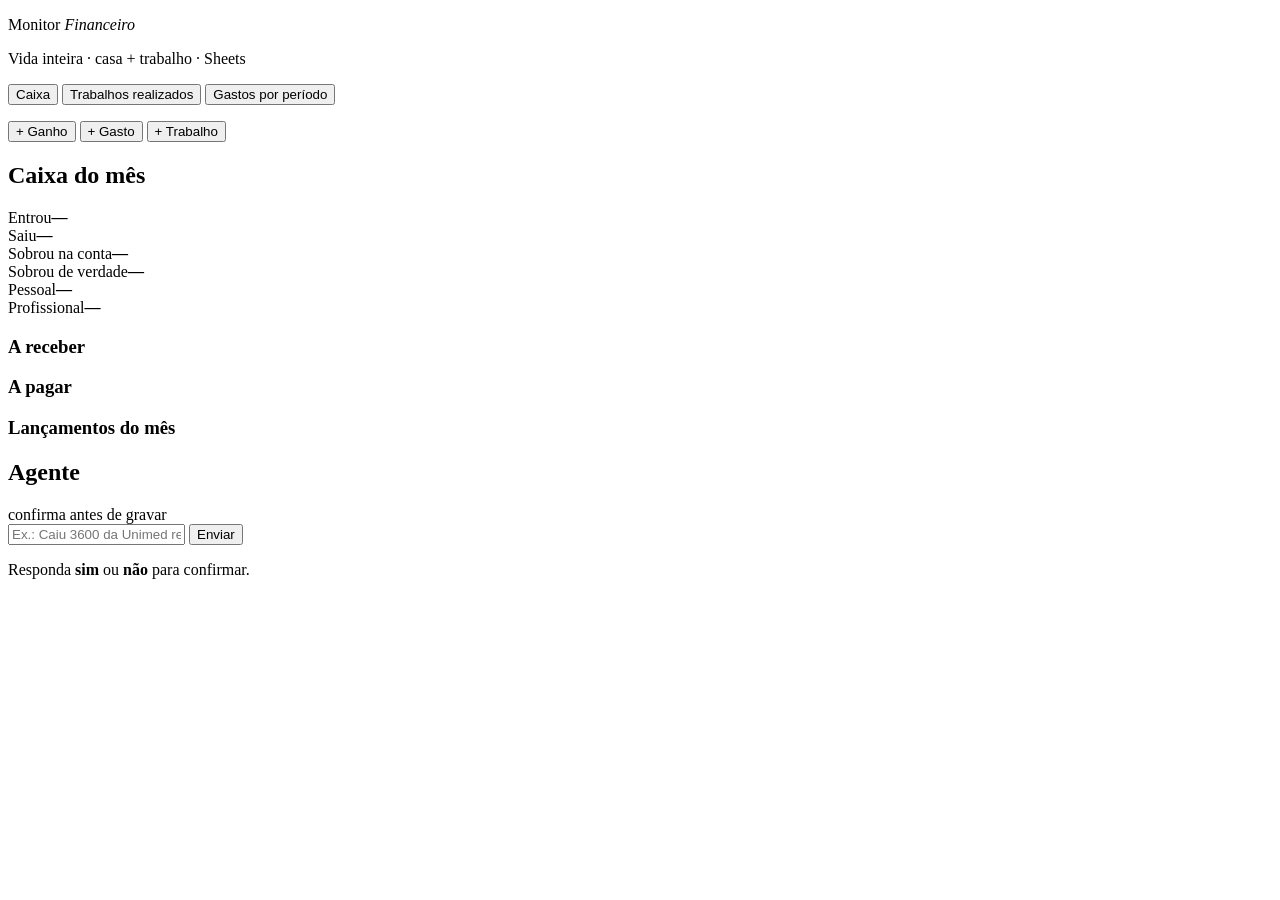
==== gas/Index.html @ 344183a7 "Serve Monitor UI from Apps Script to avoid CORS login Co-authored-by: Cursor <cursoragent@cursor.com" ====
<!DOCTYPE html>
<html lang="pt-BR">
<head>
  <meta charset="UTF-8" />
  <meta name="viewport" content="width=device-width, initial-scale=1" />
  <base target="_top" />
  <title>Monitor Financeiro</title>
  <link rel="preconnect" href="https://fonts.googleapis.com" />
  <link rel="preconnect" href="https://fonts.gstatic.com" crossorigin />
  <link href="https://fonts.googleapis.com/css2?family=Fraunces:opsz,wght@9..144,500;9..144,700&family=Manrope:wght@400;600;700&display=swap" rel="stylesheet" />
  <style><?!= include('Styles'); ?></style>
</head>
<body>
  <div id="setup-overlay" class="setup-overlay" hidden></div>

  <div id="modal-overlay" class="modal-overlay" hidden>
    <div class="modal-card">
      <h2 id="modal-title">Novo registro</h2>
      <form id="modal-form">
        <input type="hidden" id="f-kind" />
        <div class="form-grid">
          <div class="field">
            <label for="f-valor">Valor (R$)</label>
            <input id="f-valor" type="number" min="0" step="0.01" required />
          </div>
          <div class="field">
            <label for="f-data">Data</label>
            <input id="f-data" type="date" required />
          </div>
          <div class="field" id="wrap-lente">
            <label for="f-lente">Lente</label>
            <select id="f-lente">
              <option value="pessoal">Pessoal</option>
              <option value="profissional">Profissional</option>
              <option value="misto">Misto</option>
            </select>
          </div>
          <div class="field" id="wrap-categoria">
            <label for="f-categoria">Categoria</label>
            <input id="f-categoria" type="text" placeholder="ex.: moradia, plantao" />
          </div>
          <div class="field" id="wrap-tipo" hidden>
            <label for="f-tipo">Tipo de trabalho</label>
            <select id="f-tipo">
              <option value="plantao">Plantão</option>
              <option value="consulta">Consulta</option>
              <option value="procedimento">Procedimento</option>
              <option value="outro">Outro</option>
            </select>
          </div>
          <div class="field" id="wrap-pagador">
            <label for="f-pagador">Pagador / local</label>
            <input id="f-pagador" type="text" placeholder="Unimed, Hospital…" />
          </div>
          <div class="field" id="wrap-status">
            <label for="f-status">Status</label>
            <select id="f-status">
              <option value="realizado">Realizado</option>
              <option value="previsto">Previsto</option>
            </select>
          </div>
        </div>
        <div class="field">
          <label for="f-nota">Nota</label>
          <textarea id="f-nota" rows="2" placeholder="Opcional"></textarea>
        </div>
        <p id="modal-error" class="hint" style="color:#9a4a22" hidden></p>
        <div class="modal-actions">
          <button type="button" class="btn-ghost" id="modal-cancel">Cancelar</button>
          <button type="submit" class="btn-primary">Salvar</button>
        </div>
      </form>
    </div>
  </div>

  <div class="app">
    <header class="top">
      <div class="brand-block">
        <p class="brand">Monitor <em>Financeiro</em></p>
        <p class="tag">Vida inteira · casa + trabalho · Sheets</p>
      </div>
      <nav class="views" aria-label="Visões">
        <button type="button" class="view-btn active" data-view="caixa">Caixa</button>
        <button type="button" class="view-btn" data-view="trabalhos">Trabalhos realizados</button>
        <button type="button" class="view-btn" data-view="gastos">Gastos por período</button>
      </nav>
      <div class="top-tools">
        <p id="month-label" class="month-label"></p>
        <button type="button" class="btn-ghost" id="btn-config" title="Reconfigurar API" hidden>API</button>
      </div>
    </header>

    <main class="layout">
      <section class="panel data" aria-label="Painel de dados">
        <div class="actions-row">
          <button type="button" class="btn-soft" data-open="ganho">+ Ganho</button>
          <button type="button" class="btn-soft" data-open="gasto">+ Gasto</button>
          <button type="button" class="btn-soft" data-open="trabalho">+ Trabalho</button>
        </div>

        <div id="view-caixa" class="view active">
          <h2>Caixa do mês</h2>
          <div class="metrics">
            <div><span class="label">Entrou</span><strong id="m-entrou">—</strong></div>
            <div><span class="label">Saiu</span><strong id="m-saiu">—</strong></div>
            <div class="highlight"><span class="label">Sobrou na conta</span><strong id="m-conta">—</strong></div>
            <div class="highlight truth"><span class="label">Sobrou de verdade</span><strong id="m-verdade">—</strong></div>
          </div>
          <div class="lenses">
            <div><span class="label">Pessoal</span><strong id="m-pessoal">—</strong></div>
            <div><span class="label">Profissional</span><strong id="m-prof">—</strong></div>
          </div>
          <div class="lists">
            <div>
              <h3>A receber <span id="m-receber" class="muted"></span></h3>
              <ul id="list-receber"></ul>
            </div>
            <div>
              <h3>A pagar <span id="m-pagar" class="muted"></span></h3>
              <ul id="list-pagar"></ul>
            </div>
          </div>
          <div>
            <h3>Lançamentos do mês</h3>
            <ul id="list-lanc"></ul>
          </div>
        </div>

        <div id="view-trabalhos" class="view" hidden>
          <div class="view-head">
            <h2>Trabalhos realizados</h2>
            <p class="view-sub">Consultas, plantões e procedimentos — e o que já foi pago</p>
          </div>
          <div class="metrics three">
            <div><span class="label">Esperado</span><strong id="t-esperado">—</strong></div>
            <div class="highlight mint"><span class="label">Recebido</span><strong id="t-recebido">—</strong></div>
            <div class="highlight"><span class="label">Em aberto</span><strong id="t-aberto">—</strong></div>
          </div>
          <div class="status-row" id="trabalhos-status"></div>
          <div class="table-wrap">
            <table class="data-table">
              <thead>
                <tr>
                  <th>Data</th><th>Tipo</th><th>Local / pagador</th>
                  <th>Esperado</th><th>Recebido</th><th>Status</th>
                </tr>
              </thead>
              <tbody id="trabalhos-body"></tbody>
            </table>
            <p id="trabalhos-empty" class="empty" hidden>Nenhum trabalho ainda.</p>
          </div>
        </div>

        <div id="view-gastos" class="view" hidden>
          <div class="view-head">
            <h2>Gastos por período</h2>
            <p class="view-sub">Últimos 6 meses · pessoal e profissional</p>
          </div>
          <div class="metrics">
            <div class="highlight"><span class="label">Total no período</span><strong id="g-total">—</strong></div>
            <div><span class="label">Pessoal</span><strong id="g-pessoal">—</strong></div>
            <div><span class="label">Profissional</span><strong id="g-prof">—</strong></div>
            <div class="highlight mint"><span class="label">Meses</span><strong id="g-meses">6</strong></div>
          </div>
          <h3>Por mês</h3>
          <div id="gastos-bars" class="bars"></div>
          <div class="legend">
            <span><i class="pessoal"></i>Pessoal</span>
            <span><i class="profissional"></i>Profissional</span>
          </div>
          <h3>Por categoria</h3>
          <ul id="gastos-cats" class="cat-list"></ul>
        </div>
      </section>

      <section class="panel chat" aria-label="Agente">
        <div class="chat-head">
          <h2>Agente</h2>
          <span class="pill">confirma antes de gravar</span>
        </div>
        <div id="messages" class="messages" role="log" aria-live="polite"></div>
        <form id="chat-form" class="composer">
          <input id="chat-input" type="text" autocomplete="off"
            placeholder="Ex.: Caiu 3600 da Unimed referente a junho"
            aria-label="Mensagem para o agente" />
          <button type="submit">Enviar</button>
        </form>
        <p class="hint">Responda <strong>sim</strong> ou <strong>não</strong> para confirmar.</p>
      </section>
    </main>
  </div>

  <script>
    window.MONITOR_CONFIG = { apiUrl: "", apiToken: "" };
  </script>
  <script><?!= include('ApiJs'); ?></script>
  <script><?!= include('SummaryJs'); ?></script>
  <script><?!= include('AgentJs'); ?></script>
  <script><?!= include('AppJs'); ?></script>
</body>
</html>
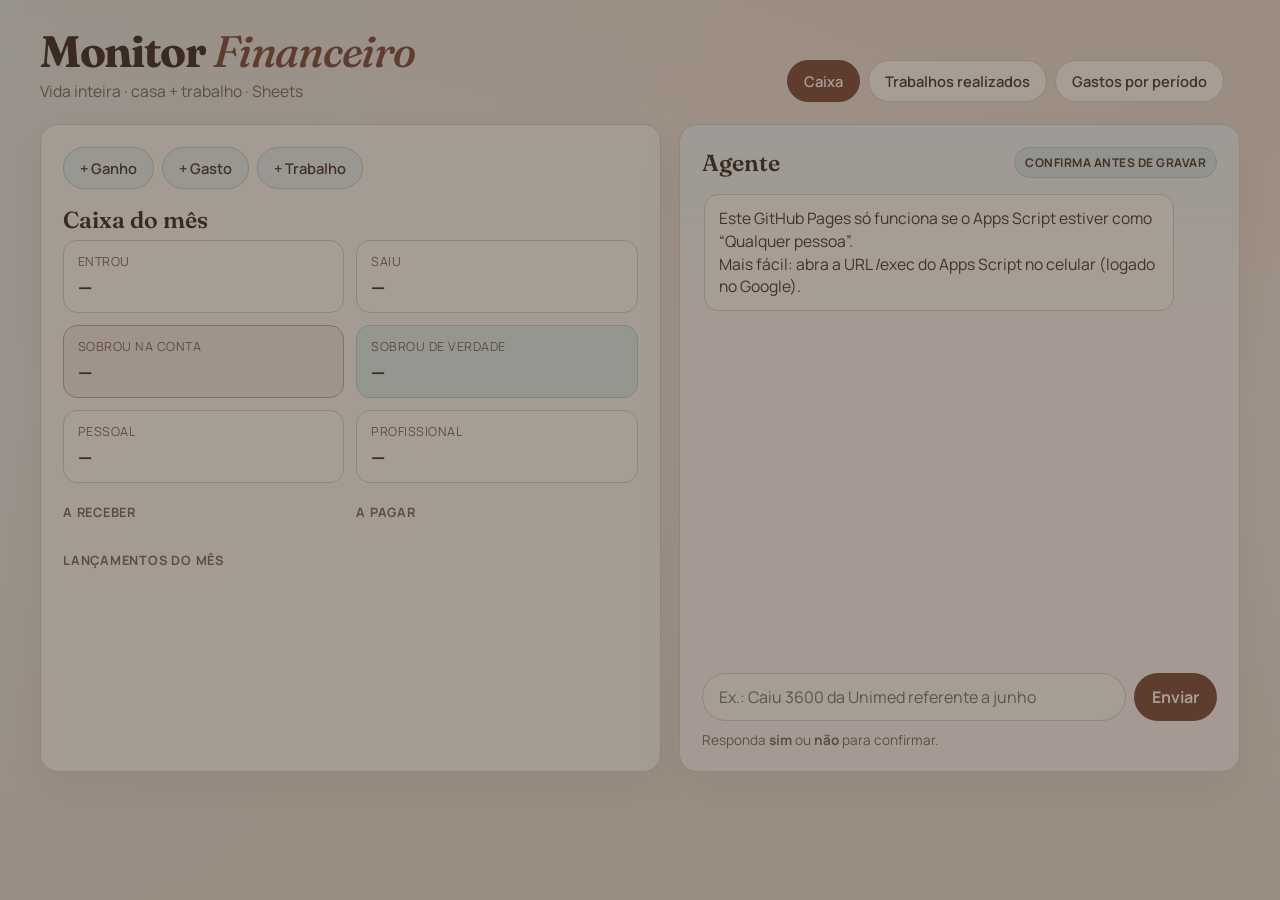
==== commit a9d2d787: "Bundle Monitor UI into single Index.html for Apps Script Co-authored-by: Cursor <cursoragent@cursor." ====
--- a/gas/Index.html
+++ b/gas/Index.html
@@ -8,10 +8,578 @@
   <link rel="preconnect" href="https://fonts.googleapis.com" />
   <link rel="preconnect" href="https://fonts.gstatic.com" crossorigin />
   <link href="https://fonts.googleapis.com/css2?family=Fraunces:opsz,wght@9..144,500;9..144,700&family=Manrope:wght@400;600;700&display=swap" rel="stylesheet" />
-  <style><?!= include('Styles'); ?></style>
+  <style>
+/* Palette from clinic reference: wood, terracotta, cocoa, seafoam */
+:root {
+  --ink: #4a3728;
+  --ink-deep: #3a2a1f;
+  --muted: #7a6a5c;
+  --paper: #f3ebe3;
+  --panel: #faf6f1;
+  --line: #d9cfc4;
+  --terracotta: #b25b2d;
+  --terracotta-deep: #9a4a22;
+  --cocoa: #7b4b3a;
+  --seafoam: #dae8e8;
+  --seafoam-deep: #b9d0d0;
+  --sand: #e8ddd2;
+  --cream: #fffaf5;
+  --shadow: 0 18px 40px rgba(74, 55, 40, 0.08);
+  --radius: 18px;
+  --font-display: "Fraunces", Georgia, serif;
+  --font-body: "Manrope", system-ui, sans-serif;
+}
+
+* { box-sizing: border-box; }
+
+body {
+  margin: 0;
+  min-height: 100vh;
+  color: var(--ink);
+  font-family: var(--font-body);
+  background:
+    linear-gradient(120deg, rgba(218, 232, 232, 0.55), transparent 42%),
+    linear-gradient(200deg, rgba(178, 91, 45, 0.08), transparent 40%),
+    linear-gradient(180deg, #efe6dc 0%, var(--paper) 45%, #e7ddd2 100%);
+}
+
+.app {
+  max-width: 1240px;
+  margin: 0 auto;
+  padding: 28px 20px 40px;
+}
+
+.top {
+  display: grid;
+  grid-template-columns: 1fr auto auto;
+  align-items: end;
+  gap: 16px;
+  margin-bottom: 22px;
+}
+
+.brand {
+  margin: 0;
+  font-family: var(--font-display);
+  font-size: clamp(2rem, 4vw, 2.75rem);
+  font-weight: 700;
+  letter-spacing: -0.03em;
+  line-height: 1.05;
+  color: var(--ink-deep);
+}
+
+.brand em {
+  font-style: italic;
+  color: var(--cocoa);
+  font-weight: 500;
+}
+
+.tag, .month-label, .hint, .label, .muted, .view-sub {
+  color: var(--muted);
+}
+
+.tag { margin: 6px 0 0; font-size: 0.98rem; }
+
+.month-label {
+  margin: 0;
+  font-weight: 700;
+  color: var(--cocoa);
+}
+
+.views {
+  display: flex;
+  flex-wrap: wrap;
+  gap: 8px;
+  justify-content: center;
+}
+
+.view-btn, .btn-ghost, .btn-primary, .btn-soft {
+  border: 1px solid var(--line);
+  background: var(--cream);
+  color: var(--ink);
+  border-radius: 999px;
+  padding: 10px 16px;
+  font: inherit;
+  font-weight: 600;
+  font-size: 0.92rem;
+  cursor: pointer;
+  transition: background 0.15s ease, color 0.15s ease, border-color 0.15s ease;
+}
+
+.view-btn:hover, .btn-ghost:hover { border-color: var(--cocoa); }
+
+.view-btn.active, .btn-primary {
+  background: var(--cocoa);
+  border-color: var(--cocoa);
+  color: #fffaf6;
+}
+
+.btn-soft {
+  background: color-mix(in srgb, var(--seafoam) 70%, white);
+  border-color: var(--seafoam-deep);
+}
+
+.actions-row {
+  display: flex;
+  flex-wrap: wrap;
+  gap: 8px;
+  margin: 0 0 16px;
+}
+
+.layout {
+  display: grid;
+  grid-template-columns: minmax(300px, 1.05fr) minmax(300px, 0.95fr);
+  gap: 18px;
+}
+
+.panel {
+  background: color-mix(in srgb, var(--panel) 94%, white);
+  border: 1px solid var(--line);
+  border-radius: var(--radius);
+  box-shadow: var(--shadow);
+  padding: 22px;
+  min-height: 72vh;
+}
+
+.panel h2 {
+  margin: 0 0 6px;
+  font-family: var(--font-display);
+  font-size: 1.45rem;
+  font-weight: 600;
+  color: var(--ink-deep);
+}
+
+.view-sub {
+  margin: 0 0 16px;
+  font-size: 0.95rem;
+}
+
+.panel h3 {
+  margin: 20px 0 10px;
+  font-size: 0.8rem;
+  text-transform: uppercase;
+  letter-spacing: 0.06em;
+  color: var(--muted);
+}
+
+.view[hidden] { display: none !important; }
+
+.metrics {
+  display: grid;
+  grid-template-columns: 1fr 1fr;
+  gap: 12px;
+}
+
+.metrics.three {
+  grid-template-columns: repeat(3, 1fr);
+}
+
+.metrics > div, .lenses > div {
+  padding: 12px 14px;
+  border-radius: 14px;
+  background: var(--cream);
+  border: 1px solid var(--line);
+}
+
+.metrics .highlight {
+  background: color-mix(in srgb, var(--terracotta) 14%, white);
+  border-color: color-mix(in srgb, var(--terracotta) 35%, var(--line));
+}
+
+.metrics .truth,
+.metrics .mint {
+  background: color-mix(in srgb, var(--seafoam) 80%, white);
+  border-color: var(--seafoam-deep);
+}
+
+.metrics .label, .lenses .label {
+  display: block;
+  font-size: 0.78rem;
+  margin-bottom: 4px;
+  text-transform: uppercase;
+  letter-spacing: 0.04em;
+}
+
+.metrics strong, .lenses strong {
+  font-size: 1.15rem;
+  font-variant-numeric: tabular-nums;
+  color: var(--ink-deep);
+}
+
+.lenses {
+  display: grid;
+  grid-template-columns: 1fr 1fr;
+  gap: 12px;
+  margin-top: 12px;
+}
+
+.lists {
+  display: grid;
+  grid-template-columns: 1fr 1fr;
+  gap: 12px;
+}
+
+ul {
+  list-style: none;
+  margin: 0;
+  padding: 0;
+}
+
+ul li {
+  padding: 8px 0;
+  border-bottom: 1px solid var(--line);
+  font-size: 0.92rem;
+  line-height: 1.35;
+}
+
+.status-row {
+  display: flex;
+  flex-wrap: wrap;
+  gap: 8px;
+  margin: 14px 0 16px;
+}
+
+.badge {
+  display: inline-flex;
+  align-items: center;
+  gap: 6px;
+  padding: 6px 12px;
+  border-radius: 999px;
+  font-size: 0.82rem;
+  font-weight: 700;
+  border: 1px solid var(--line);
+  background: var(--sand);
+  color: var(--ink);
+}
+
+.badge.pago {
+  background: var(--seafoam);
+  border-color: var(--seafoam-deep);
+}
+
+.badge.parcial {
+  background: color-mix(in srgb, var(--terracotta) 18%, white);
+  border-color: color-mix(in srgb, var(--terracotta) 40%, var(--line));
+}
+
+.badge.aberto {
+  background: #f3e6dc;
+  border-color: var(--line);
+}
+
+.table-wrap { overflow-x: auto; }
+
+.data-table {
+  width: 100%;
+  border-collapse: collapse;
+  font-size: 0.9rem;
+}
+
+.data-table th {
+  text-align: left;
+  font-size: 0.72rem;
+  text-transform: uppercase;
+  letter-spacing: 0.05em;
+  color: var(--muted);
+  padding: 8px 6px;
+  border-bottom: 1px solid var(--line);
+}
+
+.data-table td {
+  padding: 10px 6px;
+  border-bottom: 1px solid var(--line);
+  vertical-align: top;
+}
+
+.data-table tr:hover td {
+  background: color-mix(in srgb, var(--seafoam) 35%, transparent);
+}
+
+.bars {
+  display: flex;
+  align-items: flex-end;
+  gap: 10px;
+  min-height: 180px;
+  padding: 12px 4px 0;
+  border-bottom: 1px solid var(--line);
+}
+
+.bar-col {
+  flex: 1;
+  display: flex;
+  flex-direction: column;
+  align-items: center;
+  gap: 8px;
+  min-width: 0;
+}
+
+.bar-stack {
+  width: 100%;
+  max-width: 48px;
+  height: 140px;
+  display: flex;
+  flex-direction: column;
+  justify-content: flex-end;
+  border-radius: 10px 10px 4px 4px;
+  overflow: hidden;
+  background: var(--sand);
+}
+
+.bar-seg {
+  width: 100%;
+  min-height: 0;
+}
+
+.bar-seg.pessoal { background: var(--terracotta); }
+.bar-seg.profissional { background: var(--cocoa); }
+
+.bar-label {
+  font-size: 0.72rem;
+  color: var(--muted);
+  text-align: center;
+  line-height: 1.2;
+}
+
+.bar-value {
+  font-size: 0.7rem;
+  font-weight: 700;
+  color: var(--ink);
+  text-align: center;
+}
+
+.cat-list li {
+  display: grid;
+  grid-template-columns: 1fr auto;
+  gap: 12px;
+  align-items: center;
+}
+
+.cat-track {
+  grid-column: 1 / -1;
+  height: 8px;
+  border-radius: 999px;
+  background: var(--sand);
+  overflow: hidden;
+  margin-top: -4px;
+  margin-bottom: 6px;
+}
+
+.cat-fill {
+  height: 100%;
+  background: linear-gradient(90deg, var(--terracotta), var(--cocoa));
+  border-radius: inherit;
+}
+
+.legend {
+  display: flex;
+  gap: 14px;
+  margin-top: 12px;
+  font-size: 0.82rem;
+  color: var(--muted);
+}
+
+.legend i {
+  display: inline-block;
+  width: 10px;
+  height: 10px;
+  border-radius: 3px;
+  margin-right: 6px;
+}
+
+.legend .pessoal { background: var(--terracotta); }
+.legend .profissional { background: var(--cocoa); }
+
+.chat {
+  display: flex;
+  flex-direction: column;
+  background:
+    linear-gradient(180deg, color-mix(in srgb, var(--seafoam) 45%, white), transparent 28%),
+    var(--panel);
+}
+
+.chat-head {
+  display: flex;
+  align-items: center;
+  justify-content: space-between;
+  gap: 10px;
+  margin-bottom: 12px;
+}
+
+.chat-head h2 { margin: 0; }
+
+.pill {
+  font-size: 0.75rem;
+  font-weight: 700;
+  text-transform: uppercase;
+  letter-spacing: 0.04em;
+  padding: 6px 10px;
+  border-radius: 999px;
+  background: var(--seafoam);
+  color: var(--ink);
+  border: 1px solid var(--seafoam-deep);
+}
+
+.messages {
+  flex: 1;
+  overflow-y: auto;
+  display: flex;
+  flex-direction: column;
+  gap: 12px;
+  padding: 4px 2px 16px;
+  max-height: calc(72vh - 160px);
+}
+
+.bubble {
+  max-width: 92%;
+  padding: 12px 14px;
+  border-radius: 14px;
+  white-space: pre-wrap;
+  line-height: 1.45;
+  font-size: 0.98rem;
+}
+
+.bubble.bot {
+  align-self: flex-start;
+  background: var(--cream);
+  border: 1px solid var(--line);
+}
+
+.bubble.user {
+  align-self: flex-end;
+  background: var(--terracotta);
+  color: #fff8f3;
+}
+
+.composer {
+  display: flex;
+  gap: 8px;
+  margin-top: auto;
+}
+
+.composer input, .field input, .field select, .field textarea {
+  border: 1px solid var(--line);
+  border-radius: 12px;
+  padding: 12px 14px;
+  font: inherit;
+  background: var(--cream);
+  color: var(--ink);
+  width: 100%;
+}
+
+.composer input {
+  flex: 1;
+  border-radius: 999px;
+  padding: 12px 16px;
+}
+
+.composer input:focus, .field input:focus, .field select:focus, .field textarea:focus {
+  outline: 2px solid color-mix(in srgb, var(--terracotta) 45%, transparent);
+  outline-offset: 1px;
+}
+
+.composer button {
+  border: 0;
+  border-radius: 999px;
+  padding: 12px 18px;
+  font: inherit;
+  font-weight: 700;
+  background: var(--cocoa);
+  color: #fffaf6;
+  cursor: pointer;
+}
+
+.composer button:hover {
+  background: var(--terracotta-deep);
+}
+
+.hint {
+  margin: 10px 0 0;
+  font-size: 0.85rem;
+}
+
+.empty {
+  color: var(--muted);
+  font-size: 0.9rem;
+  padding: 8px 0;
+}
+
+.setup-overlay, .modal-overlay {
+  position: fixed;
+  inset: 0;
+  background: rgba(58, 42, 31, 0.45);
+  display: flex;
+  align-items: center;
+  justify-content: center;
+  padding: 20px;
+  z-index: 40;
+}
+
+.setup-overlay[hidden], .modal-overlay[hidden] {
+  display: none !important;
+}
+
+.setup-card, .modal-card {
+  width: min(520px, 100%);
+  background: var(--panel);
+  border: 1px solid var(--line);
+  border-radius: var(--radius);
+  box-shadow: var(--shadow);
+  padding: 22px;
+}
+
+.setup-card h2, .modal-card h2 {
+  margin: 0 0 8px;
+  font-family: var(--font-display);
+}
+
+.field {
+  display: grid;
+  gap: 6px;
+  margin: 12px 0;
+}
+
+.field label {
+  font-size: 0.82rem;
+  font-weight: 700;
+  color: var(--muted);
+  text-transform: uppercase;
+  letter-spacing: 0.04em;
+}
+
+.form-grid {
+  display: grid;
+  grid-template-columns: 1fr 1fr;
+  gap: 8px 12px;
+}
+
+.modal-actions {
+  display: flex;
+  justify-content: flex-end;
+  gap: 8px;
+  margin-top: 16px;
+}
+
+.top-tools {
+  display: flex;
+  gap: 8px;
+  justify-content: flex-end;
+}
+
+@media (max-width: 980px) {
+  .top {
+    grid-template-columns: 1fr;
+    align-items: start;
+  }
+  .views { justify-content: start; }
+  .layout, .lists, .metrics, .metrics.three, .lenses, .form-grid {
+    grid-template-columns: 1fr;
+  }
+  .panel { min-height: auto; }
+  .messages { max-height: 42vh; }
+}
+  </style>
 </head>
 <body>
-  <div id="setup-overlay" class="setup-overlay" hidden></div>
+<div id="setup-overlay" class="setup-overlay" hidden></div>
 
   <div id="modal-overlay" class="modal-overlay" hidden>
     <div class="modal-card">
@@ -193,9 +761,1180 @@
   <script>
     window.MONITOR_CONFIG = { apiUrl: "", apiToken: "" };
   </script>
-  <script><?!= include('ApiJs'); ?></script>
-  <script><?!= include('SummaryJs'); ?></script>
-  <script><?!= include('AgentJs'); ?></script>
-  <script><?!= include('AppJs'); ?></script>
+  <script>
+/** Cliente API: google.script.run (app embutido) ou JSONP (GitHub Pages). */
+(function (global) {
+  const LS_URL = "monitor_api_url";
+  const LS_TOKEN = "monitor_api_token";
+
+  function isEmbedded() {
+    return typeof google !== "undefined" && google.script && google.script.run;
+  }
+
+  function getConfig() {
+    const cfg = global.MONITOR_CONFIG || {};
+    return {
+      apiUrl: (localStorage.getItem(LS_URL) || cfg.apiUrl || "").trim(),
+      apiToken: (localStorage.getItem(LS_TOKEN) || cfg.apiToken || "").trim(),
+    };
+  }
+
+  function saveConfig(apiUrl, apiToken) {
+    localStorage.setItem(LS_URL, apiUrl.trim().replace(/\?.*$/, ""));
+    localStorage.setItem(LS_TOKEN, apiToken.trim());
+  }
+
+  function configured() {
+    if (isEmbedded()) return true;
+    const c = getConfig();
+    return Boolean(c.apiUrl && c.apiToken);
+  }
+
+  function callEmbedded(action, extra) {
+    return new Promise((resolve, reject) => {
+      google.script.run
+        .withSuccessHandler((data) => resolve(data))
+        .withFailureHandler((err) => reject(new Error(err && err.message ? err.message : String(err))))
+        .apiCall(Object.assign({ action: action }, extra || {}));
+    });
+  }
+
+  function jsonp(apiUrl, params) {
+    return new Promise((resolve, reject) => {
+      const callbackName = "gas_cb_" + Date.now() + "_" + Math.floor(Math.random() * 1e6);
+      const script = document.createElement("script");
+      const timer = setTimeout(() => {
+        cleanup();
+        reject(new Error("Tempo esgotado. Prefira abrir a URL /exec do Apps Script no celular."));
+      }, 25000);
+
+      function cleanup() {
+        clearTimeout(timer);
+        try {
+          delete window[callbackName];
+        } catch (e) {
+          window[callbackName] = undefined;
+        }
+        if (script.parentNode) script.parentNode.removeChild(script);
+      }
+
+      window[callbackName] = (data) => {
+        cleanup();
+        resolve(data);
+      };
+
+      script.onerror = () => {
+        cleanup();
+        reject(
+          new Error(
+            "Apps Script pediu login (CORS). Abra a URL /exec direto no navegador logado no Google — não use o GitHub Pages neste caso."
+          )
+        );
+      };
+
+      const q = new URLSearchParams();
+      Object.keys(params).forEach((key) => {
+        const val = params[key];
+        if (val === undefined) return;
+        if (val === null) {
+          q.set(key, "null");
+          return;
+        }
+        if (typeof val === "object") {
+          q.set(key, JSON.stringify(val));
+          return;
+        }
+        q.set(key, String(val));
+      });
+      q.set("callback", callbackName);
+
+      const base = apiUrl.replace(/\?.*$/, "").replace(/\/$/, "");
+      script.src = base + "?" + q.toString();
+      document.body.appendChild(script);
+    });
+  }
+
+  async function call(action, extra = {}) {
+    let data;
+    if (isEmbedded()) {
+      data = await callEmbedded(action, extra);
+    } else {
+      const { apiUrl, apiToken } = getConfig();
+      if (!apiUrl || !apiToken) throw new Error("Configure a URL da API e o token.");
+      if (!/\/exec$/i.test(apiUrl.replace(/\?.*$/, ""))) {
+        throw new Error("A URL deve terminar em /exec (não use /dev).");
+      }
+      data = await jsonp(apiUrl, { token: apiToken, action, ...extra });
+    }
+    if (!data || !data.ok) throw new Error((data && data.error) || "Erro na API");
+    return data;
+  }
+
+  let state = {
+    lancamentos: [],
+    trabalhos: [],
+    vinculos: [],
+    profile: { name: "Médico", started_at: null, onboarding_done: 0 },
+    pending: null,
+  };
+
+  function getState() {
+    return state;
+  }
+
+  async function refresh() {
+    const data = await call("getAll");
+    state = {
+      lancamentos: data.data.lancamentos || [],
+      trabalhos: data.data.trabalhos || [],
+      vinculos: data.data.vinculos || [],
+      profile: data.data.profile || state.profile,
+      pending: data.data.pending || null,
+    };
+    return state;
+  }
+
+  async function setPending(pending) {
+    await call("setPending", { payload: pending });
+    state.pending = pending;
+  }
+
+  async function setOnboarding(name) {
+    const res = await call("setOnboarding", { name: name || "Médico" });
+    state.profile = res.profile;
+    return res.profile;
+  }
+
+  async function addLancamento(payload) {
+    const res = await call("addLancamento", { payload });
+    state.lancamentos.unshift(res.item);
+    state.pending = null;
+    await call("setPending", { payload: null });
+    return res.item;
+  }
+
+  async function addTrabalho(payload) {
+    const res = await call("addTrabalho", { payload });
+    state.trabalhos.unshift(res.item);
+    state.pending = null;
+    await call("setPending", { payload: null });
+    return res.item;
+  }
+
+  async function applyPagamentoVinculado(payload) {
+    const res = await call("applyPagamentoVinculado", { payload });
+    state.lancamentos.unshift(res.result.lancamento);
+    (res.result.vinculos || []).forEach((v) => state.vinculos.unshift(v));
+    state.pending = null;
+    return res.result;
+  }
+
+  global.MonitorApi = {
+    isEmbedded,
+    getConfig,
+    saveConfig,
+    configured,
+    call,
+    getState,
+    refresh,
+    setPending,
+    setOnboarding,
+    addLancamento,
+    addTrabalho,
+    applyPagamentoVinculado,
+  };
+})(window);
+  </script>
+  <script>
+/** Resumos: caixa, trabalhos, gastos (port de app/summary.py + trechos de db). */
+(function (global) {
+  const MONTH_LABELS = ["", "Jan", "Fev", "Mar", "Abr", "Mai", "Jun", "Jul", "Ago", "Set", "Out", "Nov", "Dez"];
+
+  function today() {
+    return new Date();
+  }
+
+  function monthBounds(year, month) {
+    const t = today();
+    return [year || t.getFullYear(), month || t.getMonth() + 1];
+  }
+
+  function shiftMonth(year, month, delta) {
+    const idx = year * 12 + (month - 1) + delta;
+    return [Math.floor(idx / 12), (idx % 12) + 1];
+  }
+
+  function listLancamentos(state, year, month) {
+    let rows = state.lancamentos || [];
+    if (year && month) {
+      const prefix = `${String(year).padStart(4, "0")}-${String(month).padStart(2, "0")}`;
+      rows = rows.filter((l) => String(l.data_caixa || "").startsWith(prefix));
+    }
+    return rows.slice().sort((a, b) => String(b.data_caixa).localeCompare(String(a.data_caixa)));
+  }
+
+  function trabalhosComRecebido(state) {
+    const byTrabalho = {};
+    (state.vinculos || []).forEach((v) => {
+      byTrabalho[v.trabalho_id] = (byTrabalho[v.trabalho_id] || 0) + Number(v.valor || 0);
+    });
+    return (state.trabalhos || [])
+      .map((t) => {
+        const valor_recebido = Math.round((byTrabalho[t.id] || 0) * 100) / 100;
+        const valor_esperado = Number(t.valor_esperado) || 0;
+        const saldo_receber = Math.round((valor_esperado - valor_recebido) * 100) / 100;
+        let status_recebimento = "aberto";
+        if (saldo_receber <= 0.009) status_recebimento = "pago";
+        else if (valor_recebido > 0) status_recebimento = "parcial";
+        return { ...t, valor_esperado, valor_recebido, saldo_receber, status_recebimento };
+      })
+      .sort((a, b) => String(b.data).localeCompare(String(a.data)));
+  }
+
+  function trabalhosAbertosNoPeriodo(state, year, month, pagador) {
+    const prefix = `${String(year).padStart(4, "0")}-${String(month).padStart(2, "0")}`;
+    let items = trabalhosComRecebido(state).filter(
+      (t) => String(t.data).startsWith(prefix) && t.status_recebimento !== "pago"
+    );
+    if (pagador) {
+      const key = pagador.toLowerCase();
+      items = items.filter((t) => String(t.pagador || "").toLowerCase().includes(key));
+    }
+    return items;
+  }
+
+  function lensTotals(items, lente) {
+    let ent = 0;
+    let sai = 0;
+    for (const i of items) {
+      if (lente === "pessoal" && i.lente !== "pessoal") continue;
+      if (lente === "profissional" && i.lente !== "profissional" && i.lente !== "misto") continue;
+      if (lente === "misto" && i.lente !== "misto") continue;
+      if (i.tipo === "entrada") ent += Number(i.valor) || 0;
+      else sai += Number(i.valor) || 0;
+    }
+    return {
+      entrou: Math.round(ent * 100) / 100,
+      saiu: Math.round(sai * 100) / 100,
+      saldo: Math.round((ent - sai) * 100) / 100,
+    };
+  }
+
+  function summarize(state, year, month) {
+    const [y, m] = monthBounds(year, month);
+    const lancs = listLancamentos(state, y, m);
+    const realizados = lancs.filter((l) => l.status === "realizado");
+    const previstos = lancs.filter((l) => l.status === "previsto");
+
+    const entrou = Math.round(
+      realizados.filter((i) => i.tipo === "entrada").reduce((s, i) => s + Number(i.valor), 0) * 100
+    ) / 100;
+    const saiu = Math.round(
+      realizados.filter((i) => i.tipo === "saida").reduce((s, i) => s + Number(i.valor), 0) * 100
+    ) / 100;
+    const sobrou_conta = Math.round((entrou - saiu) * 100) / 100;
+    const a_pagar = Math.round(
+      previstos.filter((i) => i.tipo === "saida").reduce((s, i) => s + Number(i.valor), 0) * 100
+    ) / 100;
+
+    const trabalhos = trabalhosComRecebido(state);
+    const a_receber = Math.round(
+      trabalhos.filter((t) => t.saldo_receber > 0).reduce((s, t) => s + t.saldo_receber, 0) * 100
+    ) / 100;
+    const abertos = trabalhos.filter((t) => t.status_recebimento !== "pago");
+
+    const prof = lensTotals(realizados, "profissional");
+    const reserva_imposto = Math.round(prof.entrou * 0.2 * 100) / 100;
+    const sobrou_verdade = Math.round((sobrou_conta - a_pagar - reserva_imposto) * 100) / 100;
+
+    return {
+      ano: y,
+      mes: m,
+      entrou,
+      saiu,
+      sobrou_conta,
+      a_pagar,
+      a_receber,
+      reserva_imposto_estimada: reserva_imposto,
+      sobrou_verdade,
+      por_lente: {
+        pessoal: lensTotals(realizados, "pessoal"),
+        profissional: prof,
+      },
+      lancamentos: lancs,
+      trabalhos_abertos: abertos,
+      previstos,
+    };
+  }
+
+  function trabalhosView(state) {
+    const items = trabalhosComRecebido(state);
+    const pago = items.filter((t) => t.status_recebimento === "pago").length;
+    const parcial = items.filter((t) => t.status_recebimento === "parcial").length;
+    const aberto = items.filter((t) => t.status_recebimento === "aberto").length;
+    const esperado = Math.round(items.reduce((s, t) => s + t.valor_esperado, 0) * 100) / 100;
+    const recebido = Math.round(items.reduce((s, t) => s + t.valor_recebido, 0) * 100) / 100;
+    return {
+      trabalhos: items,
+      totais: {
+        quantidade: items.length,
+        pago,
+        parcial,
+        aberto,
+        esperado,
+        recebido,
+        em_aberto: Math.round((esperado - recebido) * 100) / 100,
+      },
+    };
+  }
+
+  function gastosPorPeriodo(state, meses = 6) {
+    const t = today();
+    const periods = [];
+    const allSaidas = [];
+    for (let offset = -(meses - 1); offset <= 0; offset++) {
+      const [y, m] = shiftMonth(t.getFullYear(), t.getMonth() + 1, offset);
+      const lancs = listLancamentos(state, y, m).filter(
+        (l) => l.tipo === "saida" && l.status === "realizado"
+      );
+      allSaidas.push(...lancs);
+      const pessoal = Math.round(
+        lancs.filter((l) => l.lente === "pessoal").reduce((s, l) => s + Number(l.valor), 0) * 100
+      ) / 100;
+      const profissional = Math.round(
+        lancs
+          .filter((l) => l.lente === "profissional" || l.lente === "misto")
+          .reduce((s, l) => s + Number(l.valor), 0) * 100
+      ) / 100;
+      const total = Math.round((pessoal + profissional) * 100) / 100;
+      periods.push({
+        ano: y,
+        mes: m,
+        label: `${MONTH_LABELS[m]}/${String(y).slice(2)}`,
+        total,
+        pessoal,
+        profissional,
+      });
+    }
+    const byCat = {};
+    const byLente = {};
+    for (const l of allSaidas) {
+      byCat[l.categoria] = (byCat[l.categoria] || 0) + Number(l.valor);
+      byLente[l.lente] = (byLente[l.lente] || 0) + Number(l.valor);
+    }
+    const categorias = Object.entries(byCat)
+      .map(([categoria, total]) => ({ categoria, total: Math.round(total * 100) / 100 }))
+      .sort((a, b) => b.total - a.total);
+    const max_mes = Math.max(...periods.map((p) => p.total), 0) || 1;
+    return {
+      meses,
+      periodos: periods,
+      max_mes,
+      categorias,
+      por_lente: Object.fromEntries(
+        Object.entries(byLente).map(([k, v]) => [k, Math.round(v * 100) / 100])
+      ),
+      total_periodo: Math.round(periods.reduce((s, p) => s + p.total, 0) * 100) / 100,
+    };
+  }
+
+  global.MonitorSummary = {
+    summarize,
+    trabalhosView,
+    gastosPorPeriodo,
+    trabalhosComRecebido,
+    trabalhosAbertosNoPeriodo,
+    listLancamentos,
+  };
+})(window);
+  </script>
+  <script>
+/** Agente por regras em português (port de app/agent.py). */
+(function (global) {
+  const MONTHS = {
+    janeiro: 1, jan: 1, fevereiro: 2, fev: 2, marco: 3, março: 3, mar: 3,
+    abril: 4, abr: 4, maio: 5, mai: 5, junho: 6, jun: 6, julho: 7, jul: 7,
+    agosto: 8, ago: 8, setembro: 9, set: 9, outubro: 10, out: 10,
+    novembro: 11, nov: 11, dezembro: 12, dez: 12,
+  };
+
+  const PROF_INCOME_CATS = {
+    plantao: "plantao", plantão: "plantao", convenio: "convenio", convênio: "convenio",
+    unimed: "convenio", bradesco: "convenio", sulamerica: "convenio", sulamérica: "convenio",
+    particular: "honorario_particular", honorario: "honorario_particular", honorário: "honorario_particular",
+  };
+
+  const PROF_EXPENSE_CATS = {
+    sala: "aluguel_sala", "aluguel de sala": "aluguel_sala", material: "material",
+    contador: "pessoal_contador", crm: "conselho_seguro", das: "imposto", imposto: "imposto",
+  };
+
+  const PERS_EXPENSE_CATS = {
+    casa: "moradia", aluguel: "moradia", moradia: "moradia", escola: "familia_escola",
+    familia: "familia_escola", família: "familia_escola", mercado: "alimentacao",
+    alimentação: "alimentacao", alimentacao: "alimentacao", comida: "alimentacao",
+    uber: "transporte", carro: "transporte", lazer: "lazer",
+  };
+
+  function brl(v) {
+    return (Number(v) || 0).toLocaleString("pt-BR", { style: "currency", currency: "BRL" });
+  }
+
+  function parseAmountToken(raw) {
+    let s = raw;
+    if (s.includes(",") && s.includes(".")) s = s.replace(/\./g, "").replace(",", ".");
+    else if (s.includes(",")) s = s.replace(",", ".");
+    const n = Number(s);
+    return Number.isFinite(n) ? n : null;
+  }
+
+  function money(text) {
+    let cleaned = text.replace(/\b\d{1,2}[\/\-]\d{1,2}(?:[\/\-]\d{2,4})?\b/g, " ");
+    cleaned = cleaned.replace(/\b\d{1,2}[\/\-]\d{4}\b/g, " ");
+    const explicit = [...cleaned.matchAll(/r\$\s*(\d{1,3}(?:\.\d{3})*,\d{2}|\d+(?:[.,]\d{1,2})?)/gi)];
+    if (explicit.length) return parseAmountToken(explicit[explicit.length - 1][1]);
+    const candidates = [...cleaned.matchAll(/(\d{1,3}(?:\.\d{3})*,\d{2}|\d{2,}(?:[.,]\d{1,2})?)/g)];
+    for (let i = candidates.length - 1; i >= 0; i--) {
+      const val = parseAmountToken(candidates[i][1]);
+      if (val != null && val >= 1) return val;
+    }
+    return null;
+  }
+
+  function parseDate(text, defaultDate) {
+    const d0 = defaultDate || new Date();
+    const m = text.match(/\b(\d{1,2})[\/\-](\d{1,2})(?:[\/\-](\d{2,4}))?\b/);
+    if (m) {
+      let year = d0.getFullYear();
+      if (m[3]) {
+        year = Number(m[3]);
+        if (year < 100) year += 2000;
+      }
+      const mo = Number(m[2]);
+      const d = Number(m[1]);
+      const dt = new Date(year, mo - 1, d);
+      if (dt.getFullYear() === year && dt.getMonth() === mo - 1 && dt.getDate() === d) {
+        return `${year}-${String(mo).padStart(2, "0")}-${String(d).padStart(2, "0")}`;
+      }
+    }
+    return `${d0.getFullYear()}-${String(d0.getMonth() + 1).padStart(2, "0")}-${String(d0.getDate()).padStart(2, "0")}`;
+  }
+
+  function monthYear(text) {
+    const today = new Date();
+    const textN = text.toLowerCase();
+    for (const [name, mo] of Object.entries(MONTHS)) {
+      if (new RegExp(`\\b${name}\\b`).test(textN)) {
+        const ym = textN.match(new RegExp(`\\b${name}\\s+(?:de\\s+)?(\\d{4})\\b`));
+        let year = ym ? Number(ym[1]) : today.getFullYear();
+        if (!ym && mo > today.getMonth() + 1 && textN.includes("referente")) year = today.getFullYear() - 1;
+        return [year, mo];
+      }
+    }
+    const m = textN.match(/\b(\d{1,2})[\/\-](\d{4})\b/);
+    if (m) return [Number(m[2]), Number(m[1])];
+    if (/este mês|esse mês|este mes|esse mes/.test(textN)) return [today.getFullYear(), today.getMonth() + 1];
+    if (/mês passado|mes passado/.test(textN)) {
+      if (today.getMonth() === 0) return [today.getFullYear() - 1, 12];
+      return [today.getFullYear(), today.getMonth()];
+    }
+    return null;
+  }
+
+  function fmtTrabalho(t) {
+    const bits = [t.data, t.tipo];
+    if (t.local) bits.push(t.local);
+    if (t.pagador) bits.push(t.pagador);
+    bits.push(`esperado ${brl(t.valor_esperado)}`);
+    bits.push(`em aberto ${brl(t.saldo_receber)}`);
+    return bits.join(" · ");
+  }
+
+  function guessLenteCategoria(low, tipo) {
+    if (tipo === "entrada") {
+      for (const [k, cat] of Object.entries(PROF_INCOME_CATS)) {
+        if (low.includes(k)) return ["profissional", cat];
+      }
+      return ["profissional", "outros_ganhos"];
+    }
+    for (const [k, cat] of Object.entries(PERS_EXPENSE_CATS)) {
+      if (low.includes(k)) {
+        if (low.includes("sala")) return ["profissional", "aluguel_sala"];
+        return ["pessoal", cat];
+      }
+    }
+    for (const [k, cat] of Object.entries(PROF_EXPENSE_CATS)) {
+      if (low.includes(k)) return ["profissional", cat];
+    }
+    if (/sala|crm|das|consultório|consultorio/.test(low)) return ["profissional", "outros"];
+    if (/casa|escola|mercado/.test(low)) return ["pessoal", "outros"];
+    return ["pessoal", "outros"];
+  }
+
+  async function proposeLancamento(text, low, tipo) {
+    const state = MonitorApi.getState();
+    const valor = money(text);
+    if (valor == null) {
+      return {
+        reply: "Não achei o valor. Ex.: “Recebi 4200 de plantão”.",
+        pending: state.pending,
+        summary: MonitorSummary.summarize(state),
+      };
+    }
+    const [lente, categoria] = guessLenteCategoria(low, tipo);
+    const data_caixa = parseDate(text);
+    const status = /\b(vou pagar|a pagar|previsto|vai sair)\b/.test(low) ? "previsto" : "realizado";
+    let pagador = null;
+    for (const name of ["unimed", "bradesco", "sulamerica", "sulamérica", "particular"]) {
+      if (low.includes(name)) {
+        pagador = { unimed: "Unimed", bradesco: "Bradesco", sulamerica: "SulAmérica", sulamérica: "SulAmérica", particular: "Particular" }[name];
+        break;
+      }
+    }
+    const action = {
+      action: "create_lancamento",
+      label: `${tipo === "entrada" ? "Entrada" : "Saída"} ${brl(valor)} · ${lente} · ${categoria}`,
+      payload: { tipo, valor, data_caixa, lente, categoria, status, nota: text, pagador },
+    };
+    await MonitorApi.setPending(action);
+    let askLente = "";
+    if (tipo === "saida" && lente === "pessoal" && !Object.keys(PERS_EXPENSE_CATS).some((k) => low.includes(k))) {
+      askLente = "\n(Assumi **pessoal**. Se for profissional, cancele e diga “paguei … de sala/CRM/DAS”.)";
+    }
+    return {
+      reply:
+        `Posso gravar?\n• Tipo: ${tipo === "entrada" ? "entrada" : "saída"}\n• Valor: ${brl(valor)}\n` +
+        `• Data: ${data_caixa}\n• Lente: ${lente}\n• Categoria: ${categoria}\n• Status: ${status}\n` +
+        `Responda **sim** ou **não**.${askLente}`,
+      pending: action,
+      summary: MonitorSummary.summarize(MonitorApi.getState()),
+    };
+  }
+
+  async function proposeTrabalho(text, low) {
+    const state = MonitorApi.getState();
+    const valor = money(text);
+    if (valor == null) {
+      return {
+        reply: "Para registrar o trabalho, preciso do valor esperado. Ex.: “Fiz plantão dia 10/06 no Hospital X, Unimed, 1800”.",
+        pending: state.pending,
+        summary: MonitorSummary.summarize(state),
+      };
+    }
+    let tipo = "outro";
+    if (low.includes("consulta")) tipo = "consulta";
+    else if (low.includes("procedimento")) tipo = "procedimento";
+    else if (low.includes("plant")) tipo = "plantao";
+
+    const data_t = parseDate(text);
+    let local = null;
+    const mLoc = low.match(/\bno\s+([^,]+?)(?:,|\s+unimed|\s+bradesco|\s+\d|$)/);
+    if (mLoc) local = mLoc[1].trim().replace(/\b\w/g, (c) => c.toUpperCase());
+
+    let pagador = null;
+    const map = { unimed: "Unimed", bradesco: "Bradesco", sulamerica: "SulAmérica", sulamérica: "SulAmérica", particular: "Particular", hospital: "Hospital" };
+    for (const [name, label] of Object.entries(map)) {
+      if (low.includes(name)) { pagador = label; break; }
+    }
+
+    const action = {
+      action: "create_trabalho",
+      label: `Trabalho ${tipo} ${data_t} ${brl(valor)}`,
+      payload: { data: data_t, tipo, local, pagador, valor_esperado: valor, nota: text },
+    };
+    await MonitorApi.setPending(action);
+    return {
+      reply:
+        `Registrar trabalho feito?\n• Data: ${data_t}\n• Tipo: ${tipo}\n• Local: ${local || "—"}\n` +
+        `• Pagador: ${pagador || "—"}\n• Valor esperado: ${brl(valor)}\nResponda **sim** ou **não**.`,
+      pending: action,
+      summary: MonitorSummary.summarize(MonitorApi.getState()),
+    };
+  }
+
+  async function proposeVinculo(text, low) {
+    const state = MonitorApi.getState();
+    const valor = money(text);
+    if (valor == null) {
+      return {
+        reply: "Não achei o valor que caiu. Ex.: “Caiu 3600 da Unimed referente a junho”.",
+        pending: state.pending,
+        summary: MonitorSummary.summarize(state),
+      };
+    }
+    let pagador = null;
+    for (const [name, label] of [["unimed", "Unimed"], ["bradesco", "Bradesco"], ["sulamérica", "SulAmérica"], ["sulamerica", "SulAmérica"]]) {
+      if (low.includes(name)) { pagador = label; break; }
+    }
+    const my = monthYear(low);
+    if (!my) {
+      return {
+        reply: "De qual mês é esse pagamento? Ex.: “referente a junho” ou “referente a 06/2026”.",
+        pending: state.pending,
+        summary: MonitorSummary.summarize(state),
+      };
+    }
+    const [year, month] = my;
+    let candidatos = MonitorSummary.trabalhosAbertosNoPeriodo(state, year, month, pagador);
+    if (!candidatos.length) {
+      candidatos = MonitorSummary.trabalhosAbertosNoPeriodo(state, year, month, null);
+      if (!candidatos.length) {
+        return {
+          reply:
+            `Não achei trabalhos em aberto em ${String(month).padStart(2, "0")}/${year}` +
+            `${pagador ? ` para ${pagador}` : ""}. Cadastre o trabalho primeiro (“Fiz plantão…”) e tente de novo.`,
+          pending: null,
+          summary: MonitorSummary.summarize(state),
+        };
+      }
+    }
+    let restante = valor;
+    const alocacoes = [];
+    for (const t of candidatos.slice().sort((a, b) => String(a.data).localeCompare(String(b.data)))) {
+      if (restante <= 0.009) break;
+      const usa = Math.min(t.saldo_receber, restante);
+      alocacoes.push({ trabalho_id: t.id, valor: Math.round(usa * 100) / 100, resumo: fmtTrabalho(t) });
+      restante = Math.round((restante - usa) * 100) / 100;
+    }
+    const data_caixa = parseDate(text);
+    const action = {
+      action: "create_pagamento_vinculado",
+      label: `Pagamento ${brl(valor)} → ${alocacoes.length} trabalho(s)`,
+      payload: {
+        valor, data_caixa,
+        data_competencia: `${year}-${String(month).padStart(2, "0")}-01`,
+        pagador: pagador || "Convênio", categoria: "convenio", lente: "profissional",
+        nota: text, alocacoes, sobra: restante,
+      },
+    };
+    await MonitorApi.setPending(action);
+    const lines = alocacoes.map((a) => `• ${brl(a.valor)} → ${a.resumo}`);
+    let sobraMsg = "";
+    if (restante > 0.009) {
+      sobraMsg = `\n\nSobra ${brl(restante)} sem trabalho correspondente. O lançamento entra mesmo assim; a sobra fica sem vínculo.`;
+    }
+    const totalAlocado = Math.round((valor - restante) * 100) / 100;
+    const esperado = Math.round(candidatos.reduce((s, t) => s + t.saldo_receber, 0) * 100) / 100;
+    let diffMsg = "";
+    if (Math.abs(valor - esperado) > 0.009 && restante <= 0.009 && totalAlocado < esperado) {
+      diffMsg = `\n(Pagamento parcial: em aberto no período era ${brl(esperado)}.)`;
+    } else if (valor + 0.009 < esperado && restante <= 0.009) {
+      diffMsg = `\n(Em aberto no período: ${brl(esperado)}. Isto quita só parte.)`;
+    }
+    return {
+      reply:
+        `Sugestão de vínculo para ${brl(valor)}${pagador ? ` da ${pagador}` : ""} referente a ${String(month).padStart(2, "0")}/${year}:\n` +
+        lines.join("\n") + sobraMsg + diffMsg +
+        "\n\nGravo o recebimento profissional e esses vínculos? **sim** / **não**.",
+      pending: action,
+      summary: MonitorSummary.summarize(MonitorApi.getState()),
+    };
+  }
+
+  async function applyPending(pending) {
+    const action = pending.action;
+    const payload = pending.payload || {};
+    if (action === "create_lancamento") {
+      const item = await MonitorApi.addLancamento(payload);
+      return {
+        reply: `Gravado: ${pending.label} (id ${item.id}).`,
+        pending: null,
+        summary: MonitorSummary.summarize(MonitorApi.getState()),
+      };
+    }
+    if (action === "create_trabalho") {
+      const item = await MonitorApi.addTrabalho(payload);
+      return {
+        reply: `Trabalho registrado (id ${item.id}). Ele entra em **a receber** até vincular um pagamento.`,
+        pending: null,
+        summary: MonitorSummary.summarize(MonitorApi.getState()),
+      };
+    }
+    if (action === "create_pagamento_vinculado") {
+      await MonitorApi.applyPagamentoVinculado(payload);
+      const n = (payload.alocacoes || []).length;
+      const sobra = payload.sobra || 0;
+      const extra = sobra > 0.009 ? ` Sobra sem vínculo: ${brl(sobra)}.` : "";
+      return {
+        reply: `Recebimento gravado e vinculado a ${n} trabalho(s).${extra}`,
+        pending: null,
+        summary: MonitorSummary.summarize(MonitorApi.getState()),
+      };
+    }
+    await MonitorApi.setPending(null);
+    return {
+      reply: "Não consegui aplicar essa confirmação. Tente de novo.",
+      pending: null,
+      summary: MonitorSummary.summarize(MonitorApi.getState()),
+    };
+  }
+
+  async function handle(message) {
+    const text = (message || "").trim();
+    const state = MonitorApi.getState();
+    if (!text) {
+      return {
+        reply: "Pode falar — lançamento, trabalho feito, pagamento de convênio ou “como foi o mês?”.",
+        pending: state.pending,
+        summary: MonitorSummary.summarize(state),
+      };
+    }
+    const low = text.toLowerCase();
+    let pending = state.pending;
+
+    if (pending && /^(sim|s|confirmo|confirma|ok|pode|pode gravar|isso)$/.test(low)) {
+      return applyPending(pending);
+    }
+    if (pending && /^(não|nao|n|cancela|cancelar)$/.test(low)) {
+      await MonitorApi.setPending(null);
+      return {
+        reply: "Ok, não gravei nada. Pode reformular.",
+        pending: null,
+        summary: MonitorSummary.summarize(MonitorApi.getState()),
+      };
+    }
+
+    if (/\b(sou eu|começo agora|comeco agora|olá|ola|oi)\b/.test(low) || ["começar", "comecar", "start"].includes(low)) {
+      const profile = await MonitorApi.setOnboarding();
+      return {
+        reply:
+          "Olá. Sou o Monitor Financeiro — seu controle da vida (casa + trabalho).\n\n" +
+          "Pode me dizer, por exemplo:\n" +
+          "• “Recebi 4200 de plantão”\n• “Paguei 2500 de aluguel de casa”\n" +
+          "• “Fiz plantão dia 10/06 no Hospital X, Unimed, 1800”\n" +
+          "• “Caiu 3600 da Unimed referente a junho”\n• “Como foi o mês?”\n\n" +
+          "Eu sempre peço confirmação antes de gravar.",
+        pending: null,
+        summary: MonitorSummary.summarize(MonitorApi.getState()),
+        profile,
+      };
+    }
+
+    if (/como foi|resumo|caixa|sobrou|balanço|balanco/.test(low)) {
+      const my = monthYear(low) || [new Date().getFullYear(), new Date().getMonth() + 1];
+      const s = MonitorSummary.summarize(state, my[0], my[1]);
+      const reply =
+        `**${String(s.mes).padStart(2, "0")}/${s.ano}**\n` +
+        `Entrou ${brl(s.entrou)} · Saiu ${brl(s.saiu)}\n` +
+        `**Sobrou na conta:** ${brl(s.sobrou_conta)}\n` +
+        `A pagar (previsto): ${brl(s.a_pagar)}\n` +
+        `Reserva imposto (est. 20% prof.): ${brl(s.reserva_imposto_estimada)}\n` +
+        `**Sobrou de verdade:** ${brl(s.sobrou_verdade)}\n\n` +
+        `Pessoal → saldo ${brl(s.por_lente.pessoal.saldo)}\n` +
+        `Profissional → saldo ${brl(s.por_lente.profissional.saldo)}`;
+      return { reply, pending, summary: s };
+    }
+
+    if (/a receber|receber|em aberto|o que ainda/.test(low) && !low.includes("pagar")) {
+      const s = MonitorSummary.summarize(state);
+      const abertos = s.trabalhos_abertos;
+      const reply = !abertos.length
+        ? "Nada a receber no momento — todos os trabalhos estão quitados ou ainda não há trabalhos."
+        : `**A receber:** ${brl(s.a_receber)}\n` + abertos.slice(0, 12).map((t) => `• ${fmtTrabalho(t)}`).join("\n");
+      return { reply, pending, summary: s };
+    }
+
+    if (/a pagar|contas a pagar|vai sair/.test(low)) {
+      const s = MonitorSummary.summarize(state);
+      const prev = s.previstos.filter((l) => l.tipo === "saida");
+      const reply = !prev.length
+        ? `**A pagar (previsto):** ${brl(s.a_pagar)} — nenhuma conta prevista cadastrada.`
+        : `**A pagar:** ${brl(s.a_pagar)}\n` +
+          prev.map((l) => `• ${l.data_caixa} · ${l.categoria} · ${l.lente} · ${brl(l.valor)}`).join("\n");
+      return { reply, pending, summary: s };
+    }
+
+    if (/\b(caiu|recebi da|recebimento da|pagamento da|pagou a)\b/.test(low) || (/\breferente a\b/.test(low) && money(low))) {
+      return proposeVinculo(text, low);
+    }
+    if (/\b(recebi|entrou|ganhei)\b/.test(low)) return proposeLancamento(text, low, "entrada");
+    if (/\b(paguei|gastei|saí|saiu|despesa)\b/.test(low)) return proposeLancamento(text, low, "saida");
+    if (/\b(fiz|atendi|plantei)\b/.test(low) || /\b(registrar|cadastre|cadastrar)\s+(plantão|plantao|consulta|procedimento)\b/.test(low)) {
+      return proposeTrabalho(text, low);
+    }
+
+    if (pending) {
+      return {
+        reply: `Ainda tenho uma ação esperando confirmação. Responda **sim** ou **não**.\nPendente: ${pending.label || pending.action}`,
+        pending,
+        summary: MonitorSummary.summarize(state),
+      };
+    }
+
+    return {
+      reply:
+        "Não entendi com segurança. Exemplos:\n• Recebi 3000 de particular\n• Paguei 1800 de escola\n" +
+        "• Fiz plantão dia 05/06 no Hospital Y, Unimed, 2000\n• Caiu 4000 da Unimed referente a junho\n• Como foi o mês?",
+      pending: null,
+      summary: MonitorSummary.summarize(state),
+    };
+  }
+
+  /** Criação direta via formulário (com confirmação implícita). */
+  async function createFromForm(kind, fields) {
+    if (kind === "gasto" || kind === "ganho") {
+      const item = await MonitorApi.addLancamento({
+        tipo: kind === "ganho" ? "entrada" : "saida",
+        valor: Number(fields.valor),
+        data_caixa: fields.data,
+        lente: fields.lente,
+        categoria: fields.categoria,
+        status: fields.status || "realizado",
+        nota: fields.nota || "",
+        pagador: fields.pagador || "",
+      });
+      return { ok: true, item, summary: MonitorSummary.summarize(MonitorApi.getState()) };
+    }
+    if (kind === "trabalho") {
+      const item = await MonitorApi.addTrabalho({
+        data: fields.data,
+        tipo: fields.tipo,
+        local: fields.local || "",
+        pagador: fields.pagador || "",
+        valor_esperado: Number(fields.valor),
+        nota: fields.nota || "",
+      });
+      return { ok: true, item, summary: MonitorSummary.summarize(MonitorApi.getState()) };
+    }
+    throw new Error("Tipo de formulário desconhecido");
+  }
+
+  global.MonitorAgent = { handle, createFromForm, brl };
+})(window);
+  </script>
+  <script>
+const brl = (v) =>
+  (Number(v) || 0).toLocaleString("pt-BR", { style: "currency", currency: "BRL" });
+
+const messagesEl = document.getElementById("messages");
+const form = document.getElementById("chat-form");
+const input = document.getElementById("chat-input");
+const setupOverlay = document.getElementById("setup-overlay");
+const modalOverlay = document.getElementById("modal-overlay");
+
+const STATUS_LABEL = {
+  pago: "Pago",
+  parcial: "Parcial",
+  aberto: "Em aberto",
+};
+
+function todayISO() {
+  const d = new Date();
+  return `${d.getFullYear()}-${String(d.getMonth() + 1).padStart(2, "0")}-${String(d.getDate()).padStart(2, "0")}`;
+}
+
+function addBubble(text, who) {
+  const div = document.createElement("div");
+  div.className = `bubble ${who}`;
+  div.textContent = String(text || "").replace(/\*\*(.*?)\*\*/g, "$1");
+  messagesEl.appendChild(div);
+  messagesEl.scrollTop = messagesEl.scrollHeight;
+}
+
+function renderList(el, items, emptyText) {
+  el.innerHTML = "";
+  if (!items.length) {
+    const p = document.createElement("p");
+    p.className = "empty";
+    p.textContent = emptyText;
+    el.appendChild(p);
+    return;
+  }
+  for (const item of items) {
+    const li = document.createElement("li");
+    li.textContent = item;
+    el.appendChild(li);
+  }
+}
+
+function paintSummary(s) {
+  document.getElementById("month-label").textContent = `${String(s.mes).padStart(2, "0")}/${s.ano}`;
+  document.getElementById("m-entrou").textContent = brl(s.entrou);
+  document.getElementById("m-saiu").textContent = brl(s.saiu);
+  document.getElementById("m-conta").textContent = brl(s.sobrou_conta);
+  document.getElementById("m-verdade").textContent = brl(s.sobrou_verdade);
+  document.getElementById("m-pessoal").textContent = brl(s.por_lente.pessoal.saldo);
+  document.getElementById("m-prof").textContent = brl(s.por_lente.profissional.saldo);
+  document.getElementById("m-receber").textContent = brl(s.a_receber);
+  document.getElementById("m-pagar").textContent = brl(s.a_pagar);
+
+  renderList(
+    document.getElementById("list-receber"),
+    (s.trabalhos_abertos || []).map(
+      (t) => `${t.data} · ${t.tipo}${t.pagador ? " · " + t.pagador : ""} · ${brl(t.saldo_receber)}`
+    ),
+    "Nada em aberto"
+  );
+  renderList(
+    document.getElementById("list-pagar"),
+    (s.previstos || [])
+      .filter((l) => l.tipo === "saida")
+      .map((l) => `${l.data_caixa} · ${l.categoria} · ${brl(l.valor)}`),
+    "Nenhuma conta prevista"
+  );
+  renderList(
+    document.getElementById("list-lanc"),
+    (s.lancamentos || []).map(
+      (l) => `${l.data_caixa} · ${l.tipo} · ${l.lente} · ${l.categoria} · ${brl(l.valor)}`
+    ),
+    "Sem lançamentos neste mês"
+  );
+}
+
+function paintTrabalhos(data) {
+  const t = data.totais || {};
+  document.getElementById("t-esperado").textContent = brl(t.esperado);
+  document.getElementById("t-recebido").textContent = brl(t.recebido);
+  document.getElementById("t-aberto").textContent = brl(t.em_aberto);
+  document.getElementById("trabalhos-status").innerHTML = `
+    <span class="badge pago">${t.pago || 0} pagos</span>
+    <span class="badge parcial">${t.parcial || 0} parciais</span>
+    <span class="badge aberto">${t.aberto || 0} em aberto</span>
+  `;
+  const body = document.getElementById("trabalhos-body");
+  const empty = document.getElementById("trabalhos-empty");
+  const rows = data.trabalhos || [];
+  body.innerHTML = "";
+  empty.hidden = rows.length > 0;
+  for (const item of rows) {
+    const tr = document.createElement("tr");
+    const localPagador = [item.local, item.pagador].filter(Boolean).join(" · ") || "—";
+    tr.innerHTML = `
+      <td>${item.data}</td>
+      <td>${item.tipo}</td>
+      <td>${localPagador}</td>
+      <td>${brl(item.valor_esperado)}</td>
+      <td>${brl(item.valor_recebido)}</td>
+      <td><span class="badge ${item.status_recebimento}">${STATUS_LABEL[item.status_recebimento] || item.status_recebimento}</span></td>
+    `;
+    body.appendChild(tr);
+  }
+}
+
+function paintGastos(data) {
+  document.getElementById("g-total").textContent = brl(data.total_periodo);
+  document.getElementById("g-pessoal").textContent = brl(data.por_lente.pessoal || 0);
+  document.getElementById("g-prof").textContent = brl(
+    (data.por_lente.profissional || 0) + (data.por_lente.misto || 0)
+  );
+  document.getElementById("g-meses").textContent = String(data.meses);
+  const bars = document.getElementById("gastos-bars");
+  bars.innerHTML = "";
+  const max = data.max_mes || 1;
+  for (const p of data.periodos || []) {
+    const col = document.createElement("div");
+    col.className = "bar-col";
+    const hPessoal = Math.round((p.pessoal / max) * 140);
+    const hProf = Math.round((p.profissional / max) * 140);
+    col.innerHTML = `
+      <div class="bar-value">${p.total ? brl(p.total).replace(/\s/g, "\u00a0") : "—"}</div>
+      <div class="bar-stack" title="${p.label}: ${brl(p.total)}">
+        <div class="bar-seg profissional" style="height:${hProf}px"></div>
+        <div class="bar-seg pessoal" style="height:${hPessoal}px"></div>
+      </div>
+      <div class="bar-label">${p.label}</div>
+    `;
+    bars.appendChild(col);
+  }
+  const cats = document.getElementById("gastos-cats");
+  cats.innerHTML = "";
+  const catMax = (data.categorias[0] && data.categorias[0].total) || 1;
+  if (!(data.categorias || []).length) {
+    const p = document.createElement("p");
+    p.className = "empty";
+    p.textContent = "Sem gastos no período.";
+    cats.appendChild(p);
+    return;
+  }
+  for (const c of data.categorias) {
+    const li = document.createElement("li");
+    const pct = Math.max(4, Math.round((c.total / catMax) * 100));
+    li.innerHTML = `
+      <span>${c.categoria}</span>
+      <strong>${brl(c.total)}</strong>
+      <div class="cat-track"><div class="cat-fill" style="width:${pct}%"></div></div>
+    `;
+    cats.appendChild(li);
+  }
+}
+
+function paintAll() {
+  const state = MonitorApi.getState();
+  paintSummary(MonitorSummary.summarize(state));
+  paintTrabalhos(MonitorSummary.trabalhosView(state));
+  paintGastos(MonitorSummary.gastosPorPeriodo(state, 6));
+}
+
+async function refreshAll() {
+  await MonitorApi.refresh();
+  paintAll();
+}
+
+function setView(name) {
+  document.querySelectorAll(".view-btn").forEach((btn) => {
+    btn.classList.toggle("active", btn.dataset.view === name);
+  });
+  document.querySelectorAll(".view").forEach((panel) => {
+    const on = panel.id === `view-${name}`;
+    panel.hidden = !on;
+    panel.classList.toggle("active", on);
+  });
+}
+
+document.querySelectorAll(".view-btn").forEach((btn) => {
+  btn.addEventListener("click", () => setView(btn.dataset.view));
+});
+
+function showSetup(force) {
+  const cfg = MonitorApi.getConfig();
+  const urlEl = document.getElementById("cfg-url");
+  const tokenEl = document.getElementById("cfg-token");
+  if (urlEl) urlEl.value = cfg.apiUrl || "";
+  if (tokenEl) tokenEl.value = cfg.apiToken || "";
+  const err = document.getElementById("setup-error");
+  if (err) err.hidden = true;
+  if (force || !MonitorApi.configured()) setupOverlay.hidden = false;
+}
+
+document.getElementById("btn-config").addEventListener("click", () => showSetup(true));
+
+const cfgSave = document.getElementById("cfg-save");
+if (cfgSave) {
+  cfgSave.addEventListener("click", async () => {
+    const url = document.getElementById("cfg-url").value.trim();
+    const token = document.getElementById("cfg-token").value.trim();
+    const err = document.getElementById("setup-error");
+    if (!url || !token) {
+      err.textContent = "Preencha URL e token.";
+      err.hidden = false;
+      return;
+    }
+    MonitorApi.saveConfig(url, token);
+    try {
+      await refreshAll();
+      setupOverlay.hidden = true;
+      addBubble("Conectado à planilha. Pode lançar pelo formulário ou pelo chat.", "bot");
+    } catch (e) {
+      err.textContent =
+        `Falha: ${e.message}. Solução: abra a URL /exec no navegador logado no Google (não use esta página do GitHub Pages).`;
+      err.hidden = false;
+    }
+  });
+}
+
+function openModal(kind) {
+  document.getElementById("f-kind").value = kind;
+  document.getElementById("modal-title").textContent =
+    kind === "ganho" ? "Novo ganho" : kind === "gasto" ? "Novo gasto" : "Novo trabalho";
+  document.getElementById("f-valor").value = "";
+  document.getElementById("f-data").value = todayISO();
+  document.getElementById("f-lente").value = kind === "ganho" ? "profissional" : "pessoal";
+  document.getElementById("f-categoria").value = kind === "ganho" ? "plantao" : "outros";
+  document.getElementById("f-tipo").value = "plantao";
+  document.getElementById("f-pagador").value = "";
+  document.getElementById("f-status").value = "realizado";
+  document.getElementById("f-nota").value = "";
+  document.getElementById("modal-error").hidden = true;
+
+  const isTrabalho = kind === "trabalho";
+  document.getElementById("wrap-lente").hidden = isTrabalho;
+  document.getElementById("wrap-categoria").hidden = isTrabalho;
+  document.getElementById("wrap-status").hidden = isTrabalho;
+  document.getElementById("wrap-tipo").hidden = !isTrabalho;
+  modalOverlay.hidden = false;
+}
+
+document.querySelectorAll("[data-open]").forEach((btn) => {
+  btn.addEventListener("click", () => openModal(btn.dataset.open));
+});
+
+document.getElementById("modal-cancel").addEventListener("click", () => {
+  modalOverlay.hidden = true;
+});
+
+document.getElementById("modal-form").addEventListener("submit", async (e) => {
+  e.preventDefault();
+  const kind = document.getElementById("f-kind").value;
+  const err = document.getElementById("modal-error");
+  try {
+    await MonitorAgent.createFromForm(kind, {
+      valor: document.getElementById("f-valor").value,
+      data: document.getElementById("f-data").value,
+      lente: document.getElementById("f-lente").value,
+      categoria: document.getElementById("f-categoria").value || "outros",
+      status: document.getElementById("f-status").value,
+      tipo: document.getElementById("f-tipo").value,
+      pagador: document.getElementById("f-pagador").value,
+      local: document.getElementById("f-pagador").value,
+      nota: document.getElementById("f-nota").value,
+    });
+    await refreshAll();
+    modalOverlay.hidden = true;
+    addBubble(`Salvo: ${kind}.`, "bot");
+  } catch (ex) {
+    err.textContent = ex.message || String(ex);
+    err.hidden = false;
+  }
+});
+
+async function sendMessage(text) {
+  addBubble(text, "user");
+  const data = await MonitorAgent.handle(text);
+  addBubble(data.reply || "Sem resposta.", "bot");
+  if (data.summary) paintSummary(data.summary);
+  await refreshAll();
+}
+
+form.addEventListener("submit", async (e) => {
+  e.preventDefault();
+  const text = input.value.trim();
+  if (!text) return;
+  input.value = "";
+  input.focus();
+  try {
+    await sendMessage(text);
+  } catch (err) {
+    addBubble(`Falha: ${err.message}`, "bot");
+  }
+});
+
+(async function boot() {
+  if (MonitorApi.isEmbedded && MonitorApi.isEmbedded()) {
+    const btn = document.getElementById("btn-config");
+    if (btn) btn.hidden = true;
+    setupOverlay.hidden = true;
+    try {
+      await refreshAll();
+      addBubble(
+        "Olá. Monitor conectado à sua planilha.\nUse + Ganho / + Gasto / + Trabalho ou o chat.",
+        "bot"
+      );
+    } catch (err) {
+      addBubble(`Não consegui carregar: ${err.message}\nConfira SPREADSHEET_ID e se rodou setupSheets().`, "bot");
+    }
+    return;
+  }
+
+  showSetup(false);
+  if (!MonitorApi.configured()) {
+    addBubble(
+      "Este GitHub Pages só funciona se o Apps Script estiver como “Qualquer pessoa”.\nMais fácil: abra a URL /exec do Apps Script no celular (logado no Google).",
+      "bot"
+    );
+    return;
+  }
+  try {
+    await refreshAll();
+    setupOverlay.hidden = true;
+    addBubble(
+      "Olá. Sou o Monitor Financeiro.\nUse + Ganho / + Gasto / + Trabalho ou o chat — eu confirmo antes de gravar no chat.",
+      "bot"
+    );
+  } catch (err) {
+    showSetup(true);
+    addBubble(`Não consegui carregar os dados: ${err.message}`, "bot");
+  }
+})();
+  </script>
 </body>
 </html>
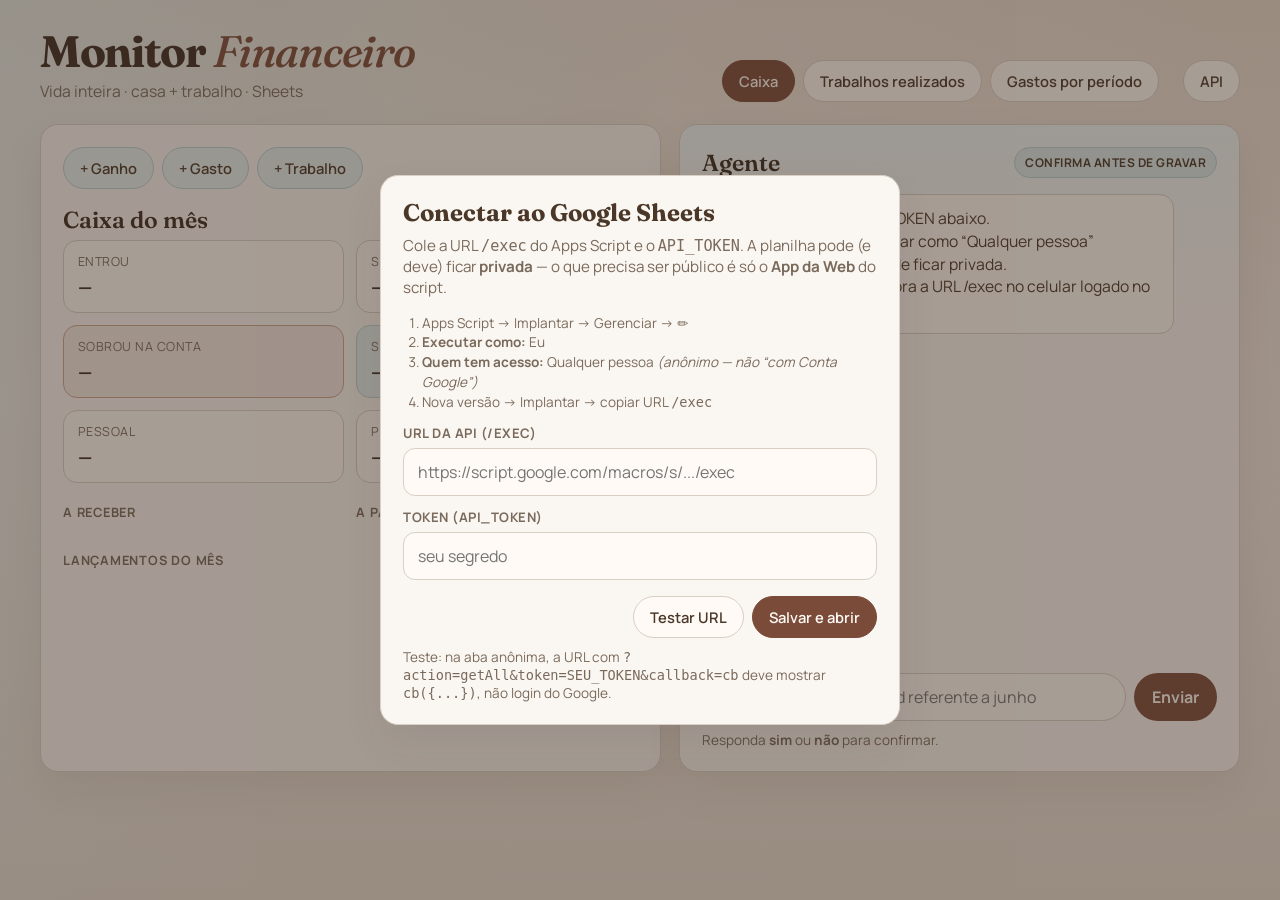
==== commit b8b5d0fb: "Fix empty Apps Script UI and restore Pages API setup Inline-bundle Index.html so CSS/JS actually loa" ====
--- a/gas/Index.html
+++ b/gas/Index.html
@@ -3,11 +3,11 @@
 <head>
   <meta charset="UTF-8" />
   <meta name="viewport" content="width=device-width, initial-scale=1" />
-  <base target="_top" />
   <title>Monitor Financeiro</title>
   <link rel="preconnect" href="https://fonts.googleapis.com" />
   <link rel="preconnect" href="https://fonts.gstatic.com" crossorigin />
   <link href="https://fonts.googleapis.com/css2?family=Fraunces:opsz,wght@9..144,500;9..144,700&family=Manrope:wght@400;600;700&display=swap" rel="stylesheet" />
+  <base target="_top" />
   <style>
 /* Palette from clinic reference: wood, terracotta, cocoa, seafoam */
 :root {
@@ -132,7 +132,7 @@
 }
 
 .panel {
-  background: color-mix(in srgb, var(--panel) 94%, white);
+  background: #faf6f1;
   border: 1px solid var(--line);
   border-radius: var(--radius);
   box-shadow: var(--shadow);
@@ -576,10 +576,40 @@
   .panel { min-height: auto; }
   .messages { max-height: 42vh; }
 }
+
   </style>
 </head>
 <body>
-<div id="setup-overlay" class="setup-overlay" hidden></div>
+  <div id="setup-overlay" class="setup-overlay" hidden>
+    <div class="setup-card">
+      <h2>Conectar ao Google Sheets</h2>
+      <p class="view-sub">
+        Cole a URL <code>/exec</code> do Apps Script e o <code>API_TOKEN</code>.
+        A planilha pode (e deve) ficar <strong>privada</strong> — o que precisa ser público é só o
+        <strong>App da Web</strong> do script.
+      </p>
+      <ol class="hint" style="padding-left:1.2rem;line-height:1.45">
+        <li>Apps Script → Implantar → Gerenciar → ✏️</li>
+        <li><strong>Executar como:</strong> Eu</li>
+        <li><strong>Quem tem acesso:</strong> Qualquer pessoa <em>(anônimo — não “com Conta Google”)</em></li>
+        <li>Nova versão → Implantar → copiar URL <code>/exec</code></li>
+      </ol>
+      <div class="field">
+        <label for="cfg-url">URL da API (/exec)</label>
+        <input id="cfg-url" type="url" placeholder="https://script.google.com/macros/s/.../exec" autocomplete="off" />
+      </div>
+      <div class="field">
+        <label for="cfg-token">Token (API_TOKEN)</label>
+        <input id="cfg-token" type="password" placeholder="seu segredo" autocomplete="off" />
+      </div>
+      <p id="setup-error" class="hint" style="color:#9a4a22" hidden></p>
+      <div class="modal-actions">
+        <button type="button" class="btn-ghost" id="cfg-test">Testar URL</button>
+        <button type="button" class="btn-primary" id="cfg-save">Salvar e abrir</button>
+      </div>
+      <p class="hint">Teste: na aba anônima, a URL com <code>?action=getAll&amp;token=SEU_TOKEN&amp;callback=cb</code> deve mostrar <code>cb({...})</code>, não login do Google.</p>
+    </div>
+  </div>
 
   <div id="modal-overlay" class="modal-overlay" hidden>
     <div class="modal-card">
@@ -654,7 +684,7 @@
       </nav>
       <div class="top-tools">
         <p id="month-label" class="month-label"></p>
-        <button type="button" class="btn-ghost" id="btn-config" title="Reconfigurar API" hidden>API</button>
+        <button type="button" class="btn-ghost" id="btn-config" title="Reconfigurar API">API</button>
       </div>
     </header>
 
@@ -669,14 +699,32 @@
         <div id="view-caixa" class="view active">
           <h2>Caixa do mês</h2>
           <div class="metrics">
-            <div><span class="label">Entrou</span><strong id="m-entrou">—</strong></div>
-            <div><span class="label">Saiu</span><strong id="m-saiu">—</strong></div>
-            <div class="highlight"><span class="label">Sobrou na conta</span><strong id="m-conta">—</strong></div>
-            <div class="highlight truth"><span class="label">Sobrou de verdade</span><strong id="m-verdade">—</strong></div>
+            <div>
+              <span class="label">Entrou</span>
+              <strong id="m-entrou">—</strong>
+            </div>
+            <div>
+              <span class="label">Saiu</span>
+              <strong id="m-saiu">—</strong>
+            </div>
+            <div class="highlight">
+              <span class="label">Sobrou na conta</span>
+              <strong id="m-conta">—</strong>
+            </div>
+            <div class="highlight truth">
+              <span class="label">Sobrou de verdade</span>
+              <strong id="m-verdade">—</strong>
+            </div>
           </div>
           <div class="lenses">
-            <div><span class="label">Pessoal</span><strong id="m-pessoal">—</strong></div>
-            <div><span class="label">Profissional</span><strong id="m-prof">—</strong></div>
+            <div>
+              <span class="label">Pessoal</span>
+              <strong id="m-pessoal">—</strong>
+            </div>
+            <div>
+              <span class="label">Profissional</span>
+              <strong id="m-prof">—</strong>
+            </div>
           </div>
           <div class="lists">
             <div>
@@ -699,23 +747,36 @@
             <h2>Trabalhos realizados</h2>
             <p class="view-sub">Consultas, plantões e procedimentos — e o que já foi pago</p>
           </div>
-          <div class="metrics three">
-            <div><span class="label">Esperado</span><strong id="t-esperado">—</strong></div>
-            <div class="highlight mint"><span class="label">Recebido</span><strong id="t-recebido">—</strong></div>
-            <div class="highlight"><span class="label">Em aberto</span><strong id="t-aberto">—</strong></div>
+          <div class="metrics three" id="trabalhos-metrics">
+            <div>
+              <span class="label">Esperado</span>
+              <strong id="t-esperado">—</strong>
+            </div>
+            <div class="highlight mint">
+              <span class="label">Recebido</span>
+              <strong id="t-recebido">—</strong>
+            </div>
+            <div class="highlight">
+              <span class="label">Em aberto</span>
+              <strong id="t-aberto">—</strong>
+            </div>
           </div>
           <div class="status-row" id="trabalhos-status"></div>
           <div class="table-wrap">
-            <table class="data-table">
+            <table class="data-table" aria-label="Lista de trabalhos">
               <thead>
                 <tr>
-                  <th>Data</th><th>Tipo</th><th>Local / pagador</th>
-                  <th>Esperado</th><th>Recebido</th><th>Status</th>
+                  <th>Data</th>
+                  <th>Tipo</th>
+                  <th>Local / pagador</th>
+                  <th>Esperado</th>
+                  <th>Recebido</th>
+                  <th>Status</th>
                 </tr>
               </thead>
               <tbody id="trabalhos-body"></tbody>
             </table>
-            <p id="trabalhos-empty" class="empty" hidden>Nenhum trabalho ainda.</p>
+            <p id="trabalhos-empty" class="empty" hidden>Nenhum trabalho ainda. Use + Trabalho ou o chat.</p>
           </div>
         </div>
 
@@ -725,13 +786,25 @@
             <p class="view-sub">Últimos 6 meses · pessoal e profissional</p>
           </div>
           <div class="metrics">
-            <div class="highlight"><span class="label">Total no período</span><strong id="g-total">—</strong></div>
-            <div><span class="label">Pessoal</span><strong id="g-pessoal">—</strong></div>
-            <div><span class="label">Profissional</span><strong id="g-prof">—</strong></div>
-            <div class="highlight mint"><span class="label">Meses</span><strong id="g-meses">6</strong></div>
+            <div class="highlight">
+              <span class="label">Total no período</span>
+              <strong id="g-total">—</strong>
+            </div>
+            <div>
+              <span class="label">Pessoal</span>
+              <strong id="g-pessoal">—</strong>
+            </div>
+            <div>
+              <span class="label">Profissional</span>
+              <strong id="g-prof">—</strong>
+            </div>
+            <div class="highlight mint">
+              <span class="label">Meses</span>
+              <strong id="g-meses">6</strong>
+            </div>
           </div>
           <h3>Por mês</h3>
-          <div id="gastos-bars" class="bars"></div>
+          <div id="gastos-bars" class="bars" aria-label="Gráfico de gastos mensais"></div>
           <div class="legend">
             <span><i class="pessoal"></i>Pessoal</span>
             <span><i class="profissional"></i>Profissional</span>
@@ -748,9 +821,13 @@
         </div>
         <div id="messages" class="messages" role="log" aria-live="polite"></div>
         <form id="chat-form" class="composer">
-          <input id="chat-input" type="text" autocomplete="off"
-            placeholder="Ex.: Caiu 3600 da Unimed referente a junho"
-            aria-label="Mensagem para o agente" />
+          <input
+            id="chat-input"
+            type="text"
+            autocomplete="off"
+            placeholder='Ex.: Caiu 3600 da Unimed referente a junho'
+            aria-label="Mensagem para o agente"
+          />
           <button type="submit">Enviar</button>
         </form>
         <p class="hint">Responda <strong>sim</strong> ou <strong>não</strong> para confirmar.</p>
@@ -792,9 +869,35 @@
 
   function callEmbedded(action, extra) {
     return new Promise((resolve, reject) => {
+      let settled = false;
+      const timer = setTimeout(() => {
+        if (settled) return;
+        settled = true;
+        reject(
+          new Error(
+            "Apps Script não respondeu (timeout). Autorize o script, confira SPREADSHEET_ID/API_TOKEN e se Index.html está completo (CSS+JS embutidos)."
+          )
+        );
+      }, 20000);
+
+      function done(fn) {
+        return function (value) {
+          if (settled) return;
+          settled = true;
+          clearTimeout(timer);
+          fn(value);
+        };
+      }
+
       google.script.run
-        .withSuccessHandler((data) => resolve(data))
-        .withFailureHandler((err) => reject(new Error(err && err.message ? err.message : String(err))))
+        .withSuccessHandler(
+          done((data) => resolve(data))
+        )
+        .withFailureHandler(
+          done((err) =>
+            reject(new Error(err && err.message ? err.message : String(err)))
+          )
+        )
         .apiCall(Object.assign({ action: action }, extra || {}));
     });
   }
@@ -944,6 +1047,7 @@
     applyPagamentoVinculado,
   };
 })(window);
+
   </script>
   <script>
 /** Resumos: caixa, trabalhos, gastos (port de app/summary.py + trechos de db). */
@@ -1147,6 +1251,7 @@
     listLancamentos,
   };
 })(window);
+
   </script>
   <script>
 /** Agente por regras em português (port de app/agent.py). */
@@ -1601,6 +1706,7 @@
 
   global.MonitorAgent = { handle, createFromForm, brl };
 })(window);
+
   </script>
   <script>
 const brl = (v) =>
@@ -1624,11 +1730,21 @@
 }
 
 function addBubble(text, who) {
+  if (!messagesEl) return;
   const div = document.createElement("div");
   div.className = `bubble ${who}`;
   div.textContent = String(text || "").replace(/\*\*(.*?)\*\*/g, "$1");
   messagesEl.appendChild(div);
   messagesEl.scrollTop = messagesEl.scrollHeight;
+}
+
+function showBootError(msg) {
+  const el = document.getElementById("boot-error");
+  if (el) {
+    el.hidden = false;
+    el.textContent = msg;
+  }
+  addBubble(msg, "bot");
 }
 
 function renderList(el, items, emptyText) {
@@ -1816,8 +1932,39 @@
       addBubble("Conectado à planilha. Pode lançar pelo formulário ou pelo chat.", "bot");
     } catch (e) {
       err.textContent =
-        `Falha: ${e.message}. Solução: abra a URL /exec no navegador logado no Google (não use esta página do GitHub Pages).`;
+        `Falha: ${e.message}. Confira se o App da Web está como “Qualquer pessoa” (anônimo) e se o token bate com API_TOKEN. Alternativa: abra a URL /exec logado no Google.`;
       err.hidden = false;
+    }
+  });
+}
+
+const cfgTest = document.getElementById("cfg-test");
+if (cfgTest) {
+  cfgTest.addEventListener("click", async () => {
+    const url = document.getElementById("cfg-url").value.trim();
+    const token = document.getElementById("cfg-token").value.trim();
+    const err = document.getElementById("setup-error");
+    if (!url || !token) {
+      err.textContent = "Preencha URL e token para testar.";
+      err.hidden = false;
+      return;
+    }
+    MonitorApi.saveConfig(url, token);
+    err.hidden = true;
+    cfgTest.disabled = true;
+    cfgTest.textContent = "Testando…";
+    try {
+      await MonitorApi.call("getAll");
+      err.style.color = "#2f6b4f";
+      err.textContent = "OK — API respondeu. Clique em “Salvar e abrir”.";
+      err.hidden = false;
+    } catch (e) {
+      err.style.color = "#9a4a22";
+      err.textContent = `Teste falhou: ${e.message}`;
+      err.hidden = false;
+    } finally {
+      cfgTest.disabled = false;
+      cfgTest.textContent = "Testar URL";
     }
   });
 }
@@ -1902,7 +2049,8 @@
   if (MonitorApi.isEmbedded && MonitorApi.isEmbedded()) {
     const btn = document.getElementById("btn-config");
     if (btn) btn.hidden = true;
-    setupOverlay.hidden = true;
+    if (setupOverlay) setupOverlay.hidden = true;
+    addBubble("Carregando dados da planilha…", "bot");
     try {
       await refreshAll();
       addBubble(
@@ -1910,7 +2058,9 @@
         "bot"
       );
     } catch (err) {
-      addBubble(`Não consegui carregar: ${err.message}\nConfira SPREADSHEET_ID e se rodou setupSheets().`, "bot");
+      showBootError(
+        `Não consegui carregar: ${err.message}. Confira SPREADSHEET_ID, API_TOKEN, setupSheets() e se o Index.html colado tem milhares de linhas (CSS+JS embutidos).`
+      );
     }
     return;
   }
@@ -1918,11 +2068,14 @@
   showSetup(false);
   if (!MonitorApi.configured()) {
     addBubble(
-      "Este GitHub Pages só funciona se o Apps Script estiver como “Qualquer pessoa”.\nMais fácil: abra a URL /exec do Apps Script no celular (logado no Google).",
+      "Cole a URL /exec + API_TOKEN abaixo.\n" +
+        "O App da Web precisa estar como “Qualquer pessoa” (anônimo). A planilha pode ficar privada.\n" +
+        "Alternativa sem token: abra a URL /exec no celular logado no Google.",
       "bot"
     );
     return;
   }
+  addBubble("Carregando dados…", "bot");
   try {
     await refreshAll();
     setupOverlay.hidden = true;
@@ -1935,6 +2088,7 @@
     addBubble(`Não consegui carregar os dados: ${err.message}`, "bot");
   }
 })();
+
   </script>
 </body>
 </html>
